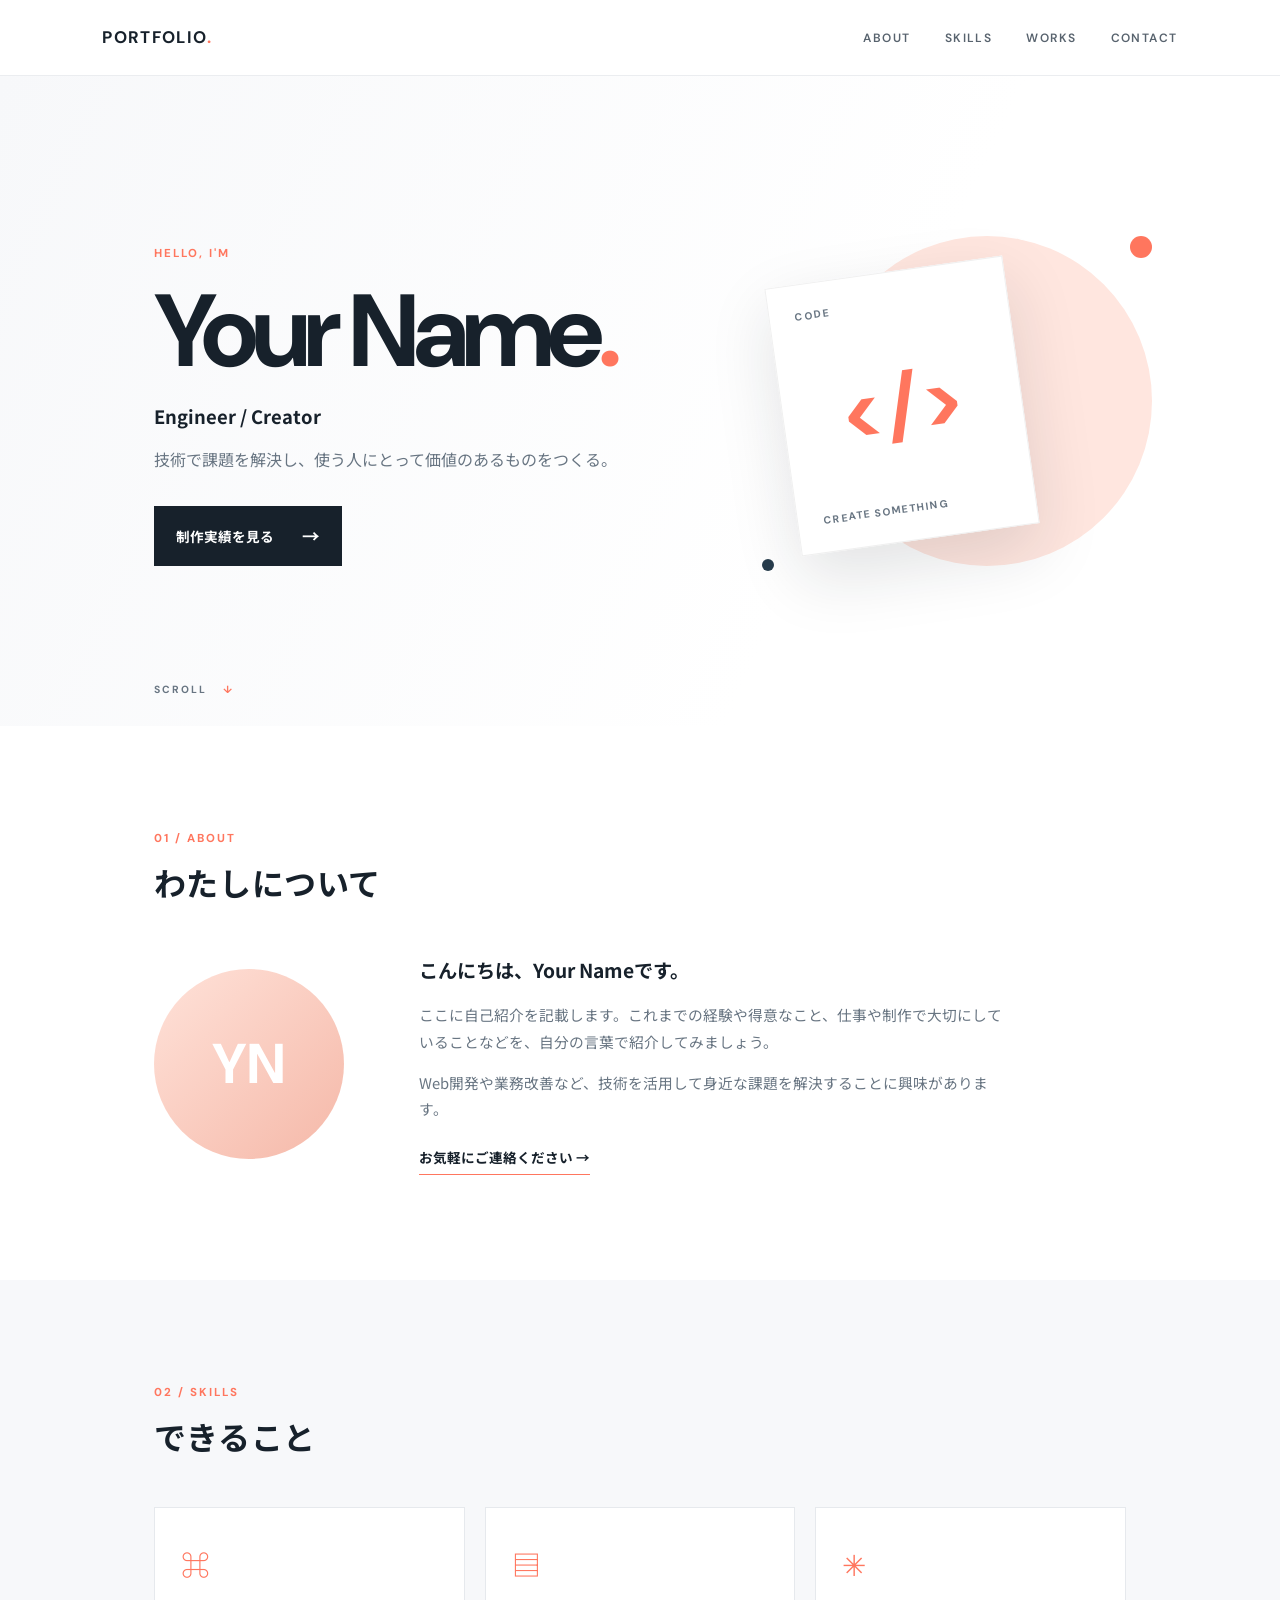
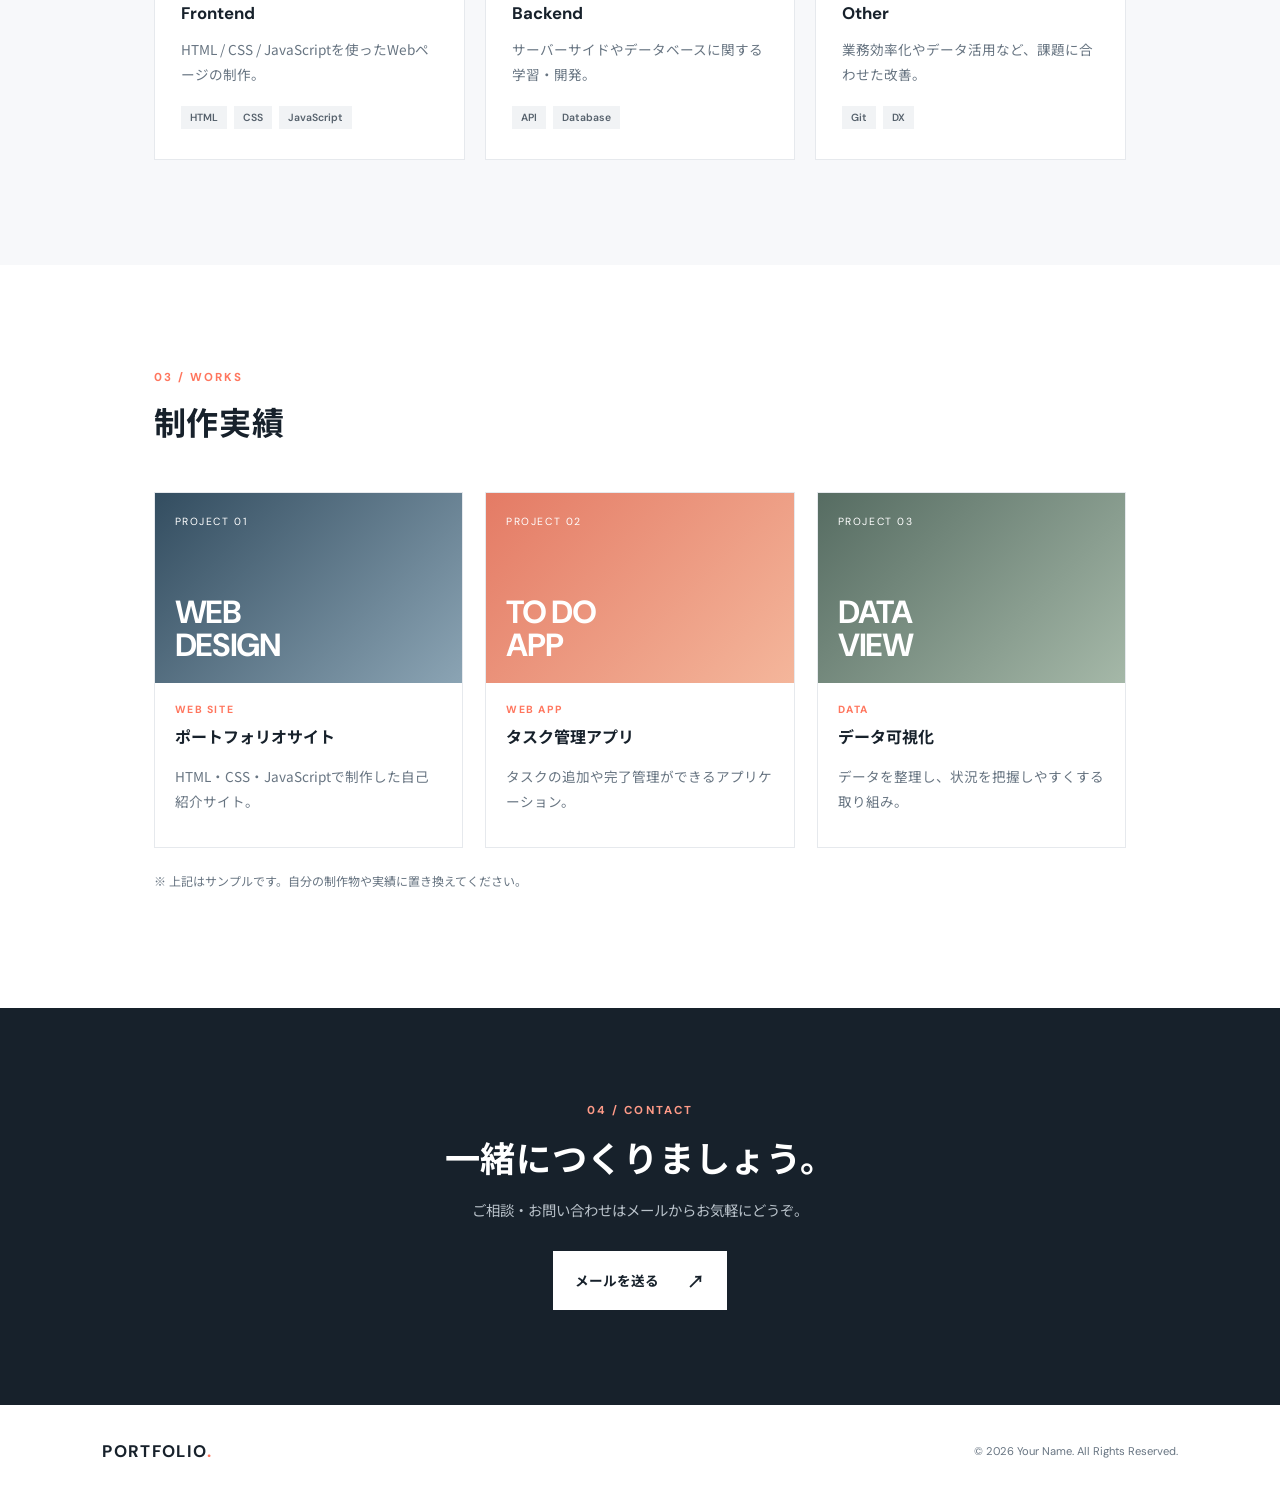
==== MyHomePage/index.html @ e2a87b65 "私のホームページ" ====
<!DOCTYPE html>
<html lang="ja">
<head>
  <meta charset="UTF-8">
  <meta name="viewport" content="width=device-width, initial-scale=1.0">
  <meta name="description" content="プロフィール、スキル、制作実績を紹介するポートフォリオサイトです。">
  <title>Portfolio | Your Name</title>
  <link rel="preconnect" href="https://fonts.googleapis.com">
  <link rel="preconnect" href="https://fonts.gstatic.com" crossorigin>
  <link href="https://fonts.googleapis.com/css2?family=Noto+Sans+JP:wght@400;500;700&display=swap" rel="stylesheet">
  <link rel="stylesheet" href="style.css">
  <script src="script.js" defer></script>
</head>
<body>
  <header class="site-header">
    <a class="logo" href="#home">PORTFOLIO<span>.</span></a>
    <button class="menu-toggle" aria-label="メニューを開く" aria-expanded="false">☰</button>
    <nav class="nav" aria-label="メインナビゲーション">
      <a href="#about">ABOUT</a>
      <a href="#skills">SKILLS</a>
      <a href="#works">WORKS</a>
      <a href="#contact">CONTACT</a>
    </nav>
  </header>

  <main>
    <section class="hero" id="home">
      <div class="hero-content">
        <p class="eyebrow">HELLO, I'M</p>
        <h1>Your Name<span>.</span></h1>
        <p class="hero-lead">Engineer / Creator</p>
        <p class="hero-description">技術で課題を解決し、使う人にとって価値のあるものをつくる。</p>
        <a class="button" href="#works">制作実績を見る <span>→</span></a>
      </div>
      <div class="hero-art" aria-hidden="true">
        <div class="art-circle"></div>
        <div class="art-card"><span>CODE</span><strong>&lt;/&gt;</strong><small>CREATE SOMETHING</small></div>
        <div class="art-dot dot-one"></div><div class="art-dot dot-two"></div>
      </div>
      <a class="scroll-cue" href="#about">SCROLL <span>↓</span></a>
    </section>

    <section class="section about" id="about">
      <div class="section-heading"><p class="eyebrow">01 / ABOUT</p><h2>わたしについて</h2></div>
      <div class="about-body">
        <div class="avatar">YN</div>
        <div>
          <h3>こんにちは、Your Nameです。</h3>
          <p>ここに自己紹介を記載します。これまでの経験や得意なこと、仕事や制作で大切にしていることなどを、自分の言葉で紹介してみましょう。</p>
          <p>Web開発や業務改善など、技術を活用して身近な課題を解決することに興味があります。</p>
          <a class="text-link" href="#contact">お気軽にご連絡ください →</a>
        </div>
      </div>
    </section>

    <section class="section skills" id="skills">
      <div class="section-heading"><p class="eyebrow">02 / SKILLS</p><h2>できること</h2></div>
      <div class="skill-grid">
        <article class="skill-card"><div class="skill-icon">⌘</div><h3>Frontend</h3><p>HTML / CSS / JavaScriptを使ったWebページの制作。</p><div class="tags"><span>HTML</span><span>CSS</span><span>JavaScript</span></div></article>
        <article class="skill-card"><div class="skill-icon">▤</div><h3>Backend</h3><p>サーバーサイドやデータベースに関する学習・開発。</p><div class="tags"><span>API</span><span>Database</span></div></article>
        <article class="skill-card"><div class="skill-icon">✳</div><h3>Other</h3><p>業務効率化やデータ活用など、課題に合わせた改善。</p><div class="tags"><span>Git</span><span>DX</span></div></article>
      </div>
    </section>

    <section class="section works" id="works">
      <div class="section-heading"><p class="eyebrow">03 / WORKS</p><h2>制作実績</h2></div>
      <div class="work-grid">
        <article class="work-card"><div class="work-visual visual-one"><span>PROJECT 01</span><strong>WEB<br>DESIGN</strong></div><div class="work-info"><p class="work-type">WEB SITE</p><h3>ポートフォリオサイト</h3><p>HTML・CSS・JavaScriptで制作した自己紹介サイト。</p></div></article>
        <article class="work-card"><div class="work-visual visual-two"><span>PROJECT 02</span><strong>TO DO<br>APP</strong></div><div class="work-info"><p class="work-type">WEB APP</p><h3>タスク管理アプリ</h3><p>タスクの追加や完了管理ができるアプリケーション。</p></div></article>
        <article class="work-card"><div class="work-visual visual-three"><span>PROJECT 03</span><strong>DATA<br>VIEW</strong></div><div class="work-info"><p class="work-type">DATA</p><h3>データ可視化</h3><p>データを整理し、状況を把握しやすくする取り組み。</p></div></article>
      </div>
      <p class="hint">※ 上記はサンプルです。自分の制作物や実績に置き換えてください。</p>
    </section>

    <section class="contact" id="contact">
      <p class="eyebrow">04 / CONTACT</p><h2>一緒につくりましょう。</h2>
      <p>ご相談・お問い合わせはメールからお気軽にどうぞ。</p>
      <a class="button button-light" href="mailto:your.email@example.com">メールを送る <span>↗</span></a>
    </section>
  </main>

  <footer><a class="logo" href="#home">PORTFOLIO<span>.</span></a><p>© <span id="year"></span> Your Name. All Rights Reserved.</p></footer>
</body>
</html>
---- MyHomePage/style.css ----
@import url('https://fonts.googleapis.com/css2?family=DM+Sans:wght@400;500;600;700&display=swap');
:root{--ink:#17212b;--muted:#687582;--accent:#ff765e;--paper:#f7f8fa;--line:#e6e9ed}
*{box-sizing:border-box}
html{scroll-behavior:smooth;scroll-padding-top:90px}
body{margin:0;font-family:'Noto Sans JP','DM Sans',sans-serif;color:var(--ink);background:#fff;line-height:1.8}
a{color:inherit;text-decoration:none}
.site-header{height:76px;padding:0 8%;display:flex;align-items:center;justify-content:space-between;background:rgba(255,255,255,.94);position:sticky;top:0;z-index:10;border-bottom:1px solid rgba(230,233,237,.8);backdrop-filter:blur(12px)}
.logo{font-family:'DM Sans',sans-serif;font-weight:700;letter-spacing:.08em;font-size:1.05rem}.logo span,.hero h1 span{color:var(--accent)}
.nav{display:flex;gap:34px}.nav a{font:600 .75rem 'DM Sans',sans-serif;letter-spacing:.12em;color:#58636e;transition:color .2s}.nav a:hover{color:var(--accent)}
.menu-toggle{display:none;border:0;background:none;font-size:1.5rem;cursor:pointer}
.hero{min-height:650px;padding:100px 12% 90px;display:flex;align-items:center;position:relative;overflow:hidden;background:linear-gradient(115deg,#f7f8fa 0%,#fff 65%)}
.hero-content{max-width:560px;position:relative;z-index:1}.eyebrow{font:700 .72rem 'DM Sans',sans-serif;letter-spacing:.18em;color:var(--accent);margin:0 0 14px}
.hero h1{font:700 clamp(3.5rem,8vw,6.5rem)/1.1 'DM Sans',sans-serif;letter-spacing:-.06em;margin:0 0 12px}.hero-lead{font-weight:700;font-size:1.15rem;margin:0 0 12px}.hero-description{color:var(--muted);margin:0 0 32px}
.button{display:inline-flex;gap:28px;align-items:center;background:var(--ink);color:white;padding:14px 22px;font-size:.85rem;font-weight:700;transition:transform .2s,background .2s}.button:hover{transform:translateY(-3px);background:var(--accent)}.button span{font-size:1.1rem}
.hero-art{position:absolute;right:10%;top:50%;transform:translateY(-50%);width:390px;height:390px}.art-circle{position:absolute;width:330px;height:330px;border-radius:50%;background:#ffe6df;right:0;top:30px}.art-card{position:absolute;width:240px;height:270px;background:#fff;box-shadow:0 25px 65px #17212b20;left:20px;top:65px;padding:25px;display:flex;flex-direction:column;justify-content:space-between;transform:rotate(-8deg);border:1px solid #f0f0f0}.art-card span,.art-card small{font:700 .65rem 'DM Sans',sans-serif;letter-spacing:.15em;color:var(--muted)}.art-card strong{font:700 5rem 'DM Sans',sans-serif;color:var(--accent);text-align:center}.art-dot{position:absolute;border-radius:50%;background:var(--accent)}.dot-one{width:22px;height:22px;right:0;top:30px}.dot-two{width:12px;height:12px;left:0;bottom:25px;background:#263b4b}
.scroll-cue{position:absolute;bottom:30px;left:12%;font:700 .65rem 'DM Sans',sans-serif;letter-spacing:.2em;color:var(--muted)}.scroll-cue span{margin-left:12px;color:var(--accent)}
.section{padding:105px 12%;}.section-heading{margin-bottom:48px}.section-heading h2,.contact h2{font-size:2rem;line-height:1.4;margin:0;letter-spacing:.02em}
.about{background:#fff}.about-body{display:grid;grid-template-columns:210px 1fr;gap:55px;align-items:center;max-width:850px}.avatar{width:190px;height:190px;border-radius:50%;background:linear-gradient(135deg,#ffe2d9,#f5b8a8);display:grid;place-items:center;color:#fff;font:700 3.5rem 'DM Sans',sans-serif}.about-body h3{font-size:1.2rem;margin:0 0 14px}.about-body p{color:var(--muted);font-size:.92rem}.text-link{display:inline-block;margin-top:8px;font-size:.85rem;font-weight:700;border-bottom:1px solid var(--accent);padding-bottom:4px}
.skills{background:var(--paper)}.skill-grid{display:grid;grid-template-columns:repeat(3,1fr);gap:20px}.skill-card{background:#fff;padding:30px 26px;border:1px solid var(--line);transition:transform .2s,box-shadow .2s}.skill-card:hover,.work-card:hover{transform:translateY(-5px);box-shadow:0 18px 35px #17212b0d}.skill-icon{font-size:1.8rem;color:var(--accent)}.skill-card h3{font:700 1.05rem 'DM Sans',sans-serif;margin:12px 0}.skill-card p,.work-info>p:last-child{font-size:.85rem;color:var(--muted)}.tags{display:flex;gap:7px;flex-wrap:wrap;margin-top:20px}.tags span{font:600 .65rem 'DM Sans',sans-serif;background:#f1f3f5;padding:5px 9px;color:#56616c}
.work-grid{display:grid;grid-template-columns:repeat(3,1fr);gap:22px}.work-card{border:1px solid var(--line);transition:transform .2s,box-shadow .2s}.work-visual{height:190px;padding:20px;display:flex;flex-direction:column;justify-content:space-between;color:white;font-family:'DM Sans',sans-serif}.work-visual span{font-size:.65rem;letter-spacing:.15em}.work-visual strong{font-size:2rem;line-height:1.05;letter-spacing:-.04em}.visual-one{background:linear-gradient(135deg,#334d60,#8ba4b4)}.visual-two{background:linear-gradient(135deg,#e47b65,#f4b69b)}.visual-three{background:linear-gradient(135deg,#566c62,#a5b8a8)}.work-info{padding:20px}.work-type{font:700 .65rem 'DM Sans',sans-serif;letter-spacing:.15em;color:var(--accent);margin:0 0 6px}.work-info h3{font-size:1rem;margin:0}.hint{font-size:.75rem;color:var(--muted);margin-top:22px}
.contact{padding:95px 12%;background:var(--ink);color:#fff;text-align:center}.contact .eyebrow{color:#ff9b88}.contact h2{font-size:2.2rem}.contact>p:not(.eyebrow){color:#b9c2ca;margin:15px 0 28px;font-size:.9rem}.button-light{background:#fff;color:var(--ink)}.button-light:hover{background:var(--accent);color:#fff}
footer{padding:28px 8%;display:flex;align-items:center;justify-content:space-between}footer p{font: .7rem 'DM Sans',sans-serif;color:var(--muted)}
@media(max-width:850px){.hero{padding-left:8%;min-height:600px}.hero-art{right:-80px;opacity:.45}.scroll-cue{left:8%}.section{padding:80px 8%}.skill-grid,.work-grid{grid-template-columns:1fr 1fr}}
@media(max-width:600px){.site-header{height:66px;padding:0 6%}.menu-toggle{display:block}.nav{display:none;position:absolute;top:65px;left:0;right:0;background:#fff;padding:20px 6%;flex-direction:column;gap:18px;border-bottom:1px solid var(--line)}.nav.open{display:flex}.hero{min-height:610px;padding:85px 7% 100px;align-items:flex-start}.hero-art{width:260px;height:260px;right:-95px;top:70%;opacity:.25}.art-circle{width:230px;height:230px}.art-card{width:170px;height:190px;left:0;top:35px;padding:18px}.art-card strong{font-size:3.5rem}.hero h1{font-size:3.5rem}.scroll-cue{left:7%}.section{padding:72px 7%}.section-heading{margin-bottom:32px}.section-heading h2{font-size:1.65rem}.about-body{grid-template-columns:1fr;gap:25px}.avatar{width:130px;height:130px;font-size:2.5rem}.skill-grid,.work-grid{grid-template-columns:1fr}.skill-card{padding:25px}.work-visual{height:175px}.contact{padding:75px 7%}.contact h2{font-size:1.7rem}footer{padding:25px 6%;gap:12px;flex-direction:column}}
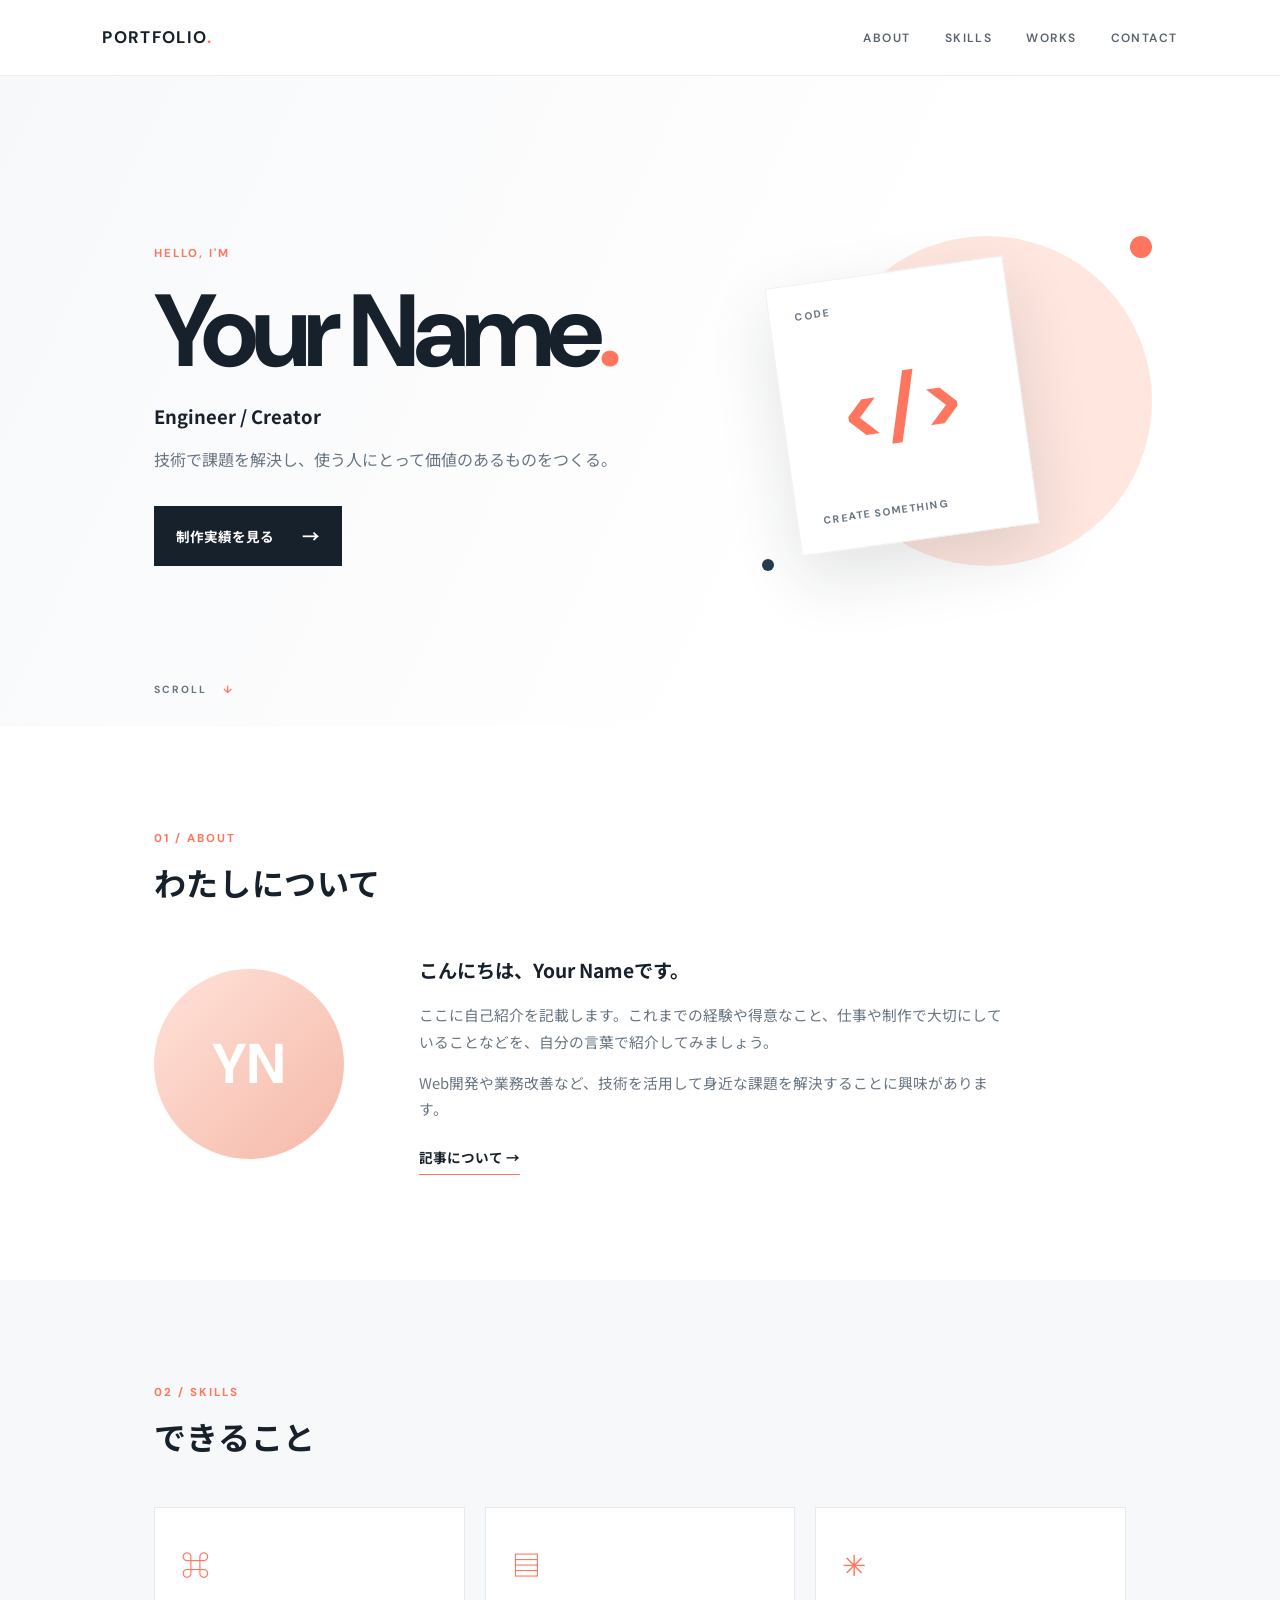
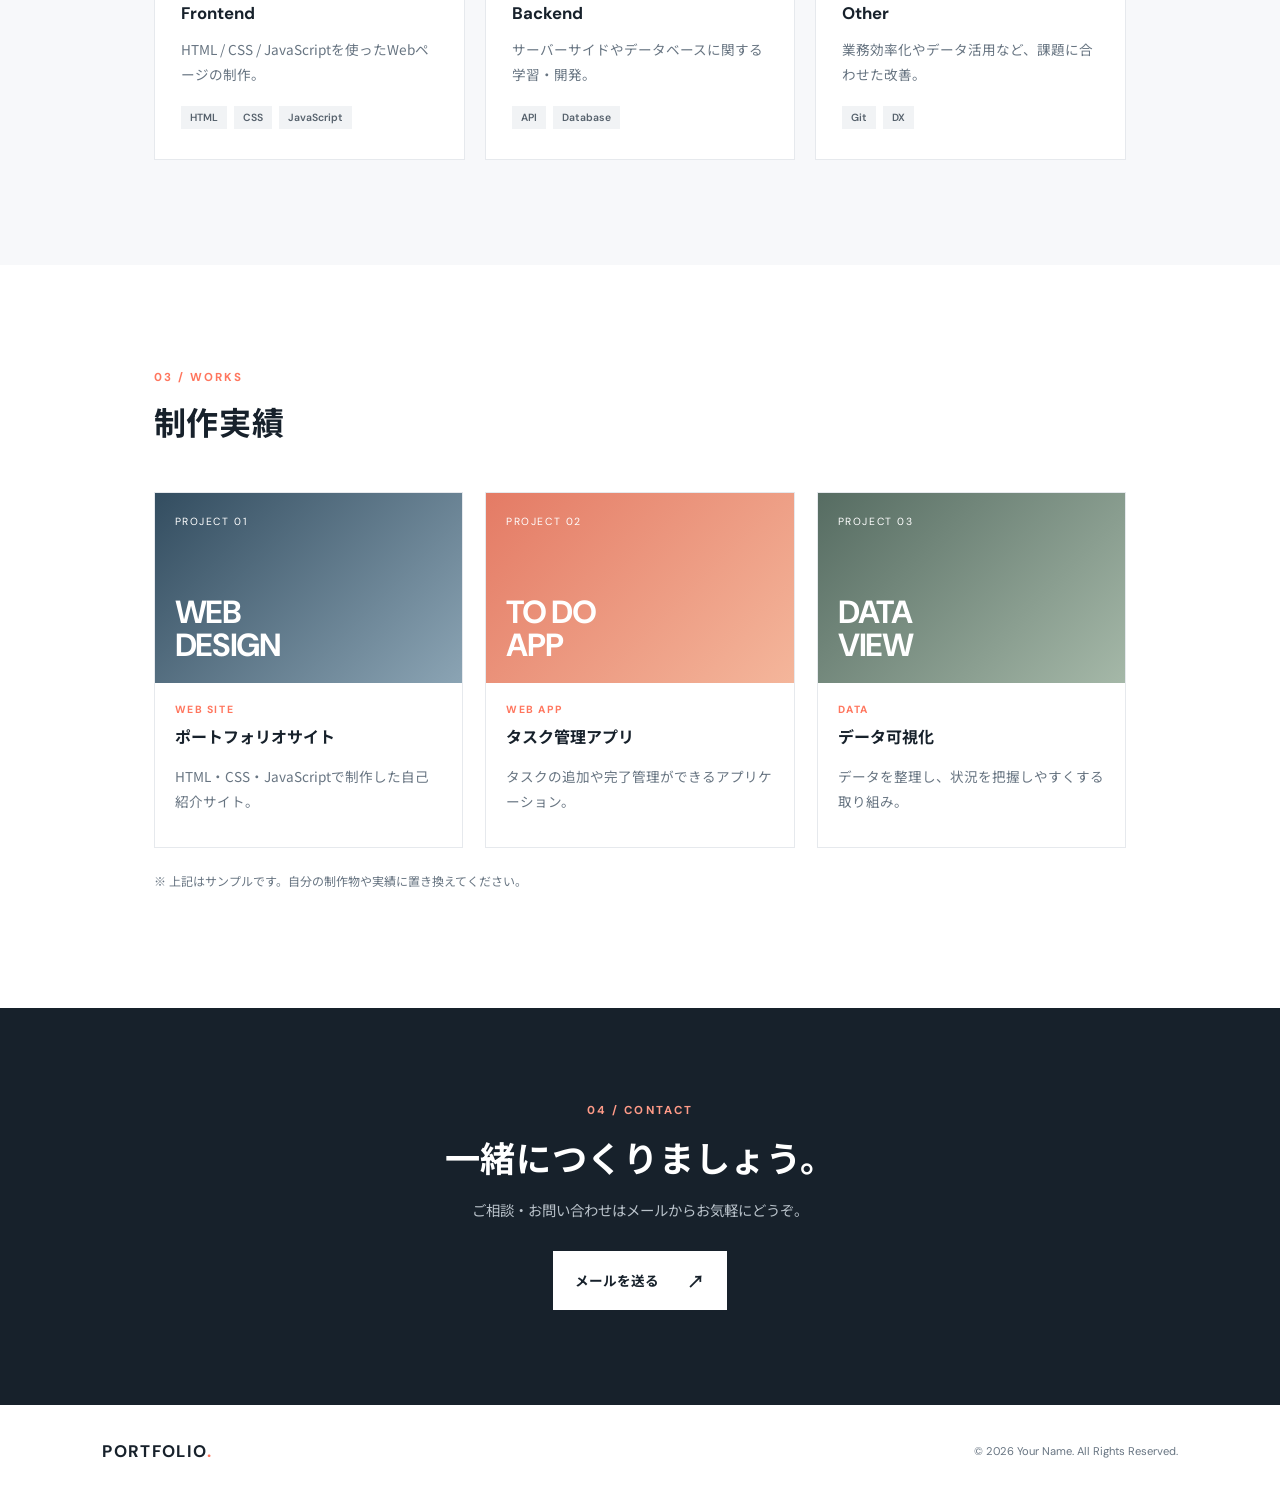
==== commit 555585ba: "追加" ====
--- a/MyHomePage/index.html
+++ b/MyHomePage/index.html
@@ -8,7 +8,7 @@
   <link rel="preconnect" href="https://fonts.googleapis.com">
   <link rel="preconnect" href="https://fonts.gstatic.com" crossorigin>
   <link href="https://fonts.googleapis.com/css2?family=Noto+Sans+JP:wght@400;500;700&display=swap" rel="stylesheet">
-  <link rel="stylesheet" href="style.css">
+  <link rel="stylesheet" href="css/style.css">
   <script src="script.js" defer></script>
 </head>
 <body>
@@ -48,7 +48,7 @@
           <h3>こんにちは、Your Nameです。</h3>
           <p>ここに自己紹介を記載します。これまでの経験や得意なこと、仕事や制作で大切にしていることなどを、自分の言葉で紹介してみましょう。</p>
           <p>Web開発や業務改善など、技術を活用して身近な課題を解決することに興味があります。</p>
-          <a class="text-link" href="#contact">お気軽にご連絡ください →</a>
+          <a class="text-link" href="about.html">記事について →</a>
         </div>
       </div>
     </section>
--- a/MyHomePage/css/style.css
+++ b/MyHomePage/css/style.css
@@ -0,0 +1,24 @@
+@import url('https://fonts.googleapis.com/css2?family=DM+Sans:wght@400;500;600;700&display=swap');
+:root{--ink:#17212b;--muted:#687582;--accent:#ff765e;--paper:#f7f8fa;--line:#e6e9ed}
+*{box-sizing:border-box}
+html{scroll-behavior:smooth;scroll-padding-top:90px}
+body{margin:0;font-family:'Noto Sans JP','DM Sans',sans-serif;color:var(--ink);background:#fff;line-height:1.8}
+a{color:inherit;text-decoration:none}
+.site-header{height:76px;padding:0 8%;display:flex;align-items:center;justify-content:space-between;background:rgba(255,255,255,.94);position:sticky;top:0;z-index:10;border-bottom:1px solid rgba(230,233,237,.8);backdrop-filter:blur(12px)}
+.logo{font-family:'DM Sans',sans-serif;font-weight:700;letter-spacing:.08em;font-size:1.05rem}.logo span,.hero h1 span{color:var(--accent)}
+.nav{display:flex;gap:34px}.nav a{font:600 .75rem 'DM Sans',sans-serif;letter-spacing:.12em;color:#58636e;transition:color .2s}.nav a:hover{color:var(--accent)}
+.menu-toggle{display:none;border:0;background:none;font-size:1.5rem;cursor:pointer}
+.hero{min-height:650px;padding:100px 12% 90px;display:flex;align-items:center;position:relative;overflow:hidden;background:linear-gradient(115deg,#f7f8fa 0%,#fff 65%)}
+.hero-content{max-width:560px;position:relative;z-index:1}.eyebrow{font:700 .72rem 'DM Sans',sans-serif;letter-spacing:.18em;color:var(--accent);margin:0 0 14px}
+.hero h1{font:700 clamp(3.5rem,8vw,6.5rem)/1.1 'DM Sans',sans-serif;letter-spacing:-.06em;margin:0 0 12px}.hero-lead{font-weight:700;font-size:1.15rem;margin:0 0 12px}.hero-description{color:var(--muted);margin:0 0 32px}
+.button{display:inline-flex;gap:28px;align-items:center;background:var(--ink);color:white;padding:14px 22px;font-size:.85rem;font-weight:700;transition:transform .2s,background .2s}.button:hover{transform:translateY(-3px);background:var(--accent)}.button span{font-size:1.1rem}
+.hero-art{position:absolute;right:10%;top:50%;transform:translateY(-50%);width:390px;height:390px}.art-circle{position:absolute;width:330px;height:330px;border-radius:50%;background:#ffe6df;right:0;top:30px}.art-card{position:absolute;width:240px;height:270px;background:#fff;box-shadow:0 25px 65px #17212b20;left:20px;top:65px;padding:25px;display:flex;flex-direction:column;justify-content:space-between;transform:rotate(-8deg);border:1px solid #f0f0f0}.art-card span,.art-card small{font:700 .65rem 'DM Sans',sans-serif;letter-spacing:.15em;color:var(--muted)}.art-card strong{font:700 5rem 'DM Sans',sans-serif;color:var(--accent);text-align:center}.art-dot{position:absolute;border-radius:50%;background:var(--accent)}.dot-one{width:22px;height:22px;right:0;top:30px}.dot-two{width:12px;height:12px;left:0;bottom:25px;background:#263b4b}
+.scroll-cue{position:absolute;bottom:30px;left:12%;font:700 .65rem 'DM Sans',sans-serif;letter-spacing:.2em;color:var(--muted)}.scroll-cue span{margin-left:12px;color:var(--accent)}
+.section{padding:105px 12%;}.section-heading{margin-bottom:48px}.section-heading h2,.contact h2{font-size:2rem;line-height:1.4;margin:0;letter-spacing:.02em}
+.about{background:#fff}.about-body{display:grid;grid-template-columns:210px 1fr;gap:55px;align-items:center;max-width:850px}.avatar{width:190px;height:190px;border-radius:50%;background:linear-gradient(135deg,#ffe2d9,#f5b8a8);display:grid;place-items:center;color:#fff;font:700 3.5rem 'DM Sans',sans-serif}.about-body h3{font-size:1.2rem;margin:0 0 14px}.about-body p{color:var(--muted);font-size:.92rem}.text-link{display:inline-block;margin-top:8px;font-size:.85rem;font-weight:700;border-bottom:1px solid var(--accent);padding-bottom:4px}
+.skills{background:var(--paper)}.skill-grid{display:grid;grid-template-columns:repeat(3,1fr);gap:20px}.skill-card{background:#fff;padding:30px 26px;border:1px solid var(--line);transition:transform .2s,box-shadow .2s}.skill-card:hover,.work-card:hover{transform:translateY(-5px);box-shadow:0 18px 35px #17212b0d}.skill-icon{font-size:1.8rem;color:var(--accent)}.skill-card h3{font:700 1.05rem 'DM Sans',sans-serif;margin:12px 0}.skill-card p,.work-info>p:last-child{font-size:.85rem;color:var(--muted)}.tags{display:flex;gap:7px;flex-wrap:wrap;margin-top:20px}.tags span{font:600 .65rem 'DM Sans',sans-serif;background:#f1f3f5;padding:5px 9px;color:#56616c}
+.work-grid{display:grid;grid-template-columns:repeat(3,1fr);gap:22px}.work-card{border:1px solid var(--line);transition:transform .2s,box-shadow .2s}.work-visual{height:190px;padding:20px;display:flex;flex-direction:column;justify-content:space-between;color:white;font-family:'DM Sans',sans-serif}.work-visual span{font-size:.65rem;letter-spacing:.15em}.work-visual strong{font-size:2rem;line-height:1.05;letter-spacing:-.04em}.visual-one{background:linear-gradient(135deg,#334d60,#8ba4b4)}.visual-two{background:linear-gradient(135deg,#e47b65,#f4b69b)}.visual-three{background:linear-gradient(135deg,#566c62,#a5b8a8)}.work-info{padding:20px}.work-type{font:700 .65rem 'DM Sans',sans-serif;letter-spacing:.15em;color:var(--accent);margin:0 0 6px}.work-info h3{font-size:1rem;margin:0}.hint{font-size:.75rem;color:var(--muted);margin-top:22px}
+.contact{padding:95px 12%;background:var(--ink);color:#fff;text-align:center}.contact .eyebrow{color:#ff9b88}.contact h2{font-size:2.2rem}.contact>p:not(.eyebrow){color:#b9c2ca;margin:15px 0 28px;font-size:.9rem}.button-light{background:#fff;color:var(--ink)}.button-light:hover{background:var(--accent);color:#fff}
+footer{padding:28px 8%;display:flex;align-items:center;justify-content:space-between}footer p{font: .7rem 'DM Sans',sans-serif;color:var(--muted)}
+@media(max-width:850px){.hero{padding-left:8%;min-height:600px}.hero-art{right:-80px;opacity:.45}.scroll-cue{left:8%}.section{padding:80px 8%}.skill-grid,.work-grid{grid-template-columns:1fr 1fr}}
+@media(max-width:600px){.site-header{height:66px;padding:0 6%}.menu-toggle{display:block}.nav{display:none;position:absolute;top:65px;left:0;right:0;background:#fff;padding:20px 6%;flex-direction:column;gap:18px;border-bottom:1px solid var(--line)}.nav.open{display:flex}.hero{min-height:610px;padding:85px 7% 100px;align-items:flex-start}.hero-art{width:260px;height:260px;right:-95px;top:70%;opacity:.25}.art-circle{width:230px;height:230px}.art-card{width:170px;height:190px;left:0;top:35px;padding:18px}.art-card strong{font-size:3.5rem}.hero h1{font-size:3.5rem}.scroll-cue{left:7%}.section{padding:72px 7%}.section-heading{margin-bottom:32px}.section-heading h2{font-size:1.65rem}.about-body{grid-template-columns:1fr;gap:25px}.avatar{width:130px;height:130px;font-size:2.5rem}.skill-grid,.work-grid{grid-template-columns:1fr}.skill-card{padding:25px}.work-visual{height:175px}.contact{padding:75px 7%}.contact h2{font-size:1.7rem}footer{padding:25px 6%;gap:12px;flex-direction:column}}
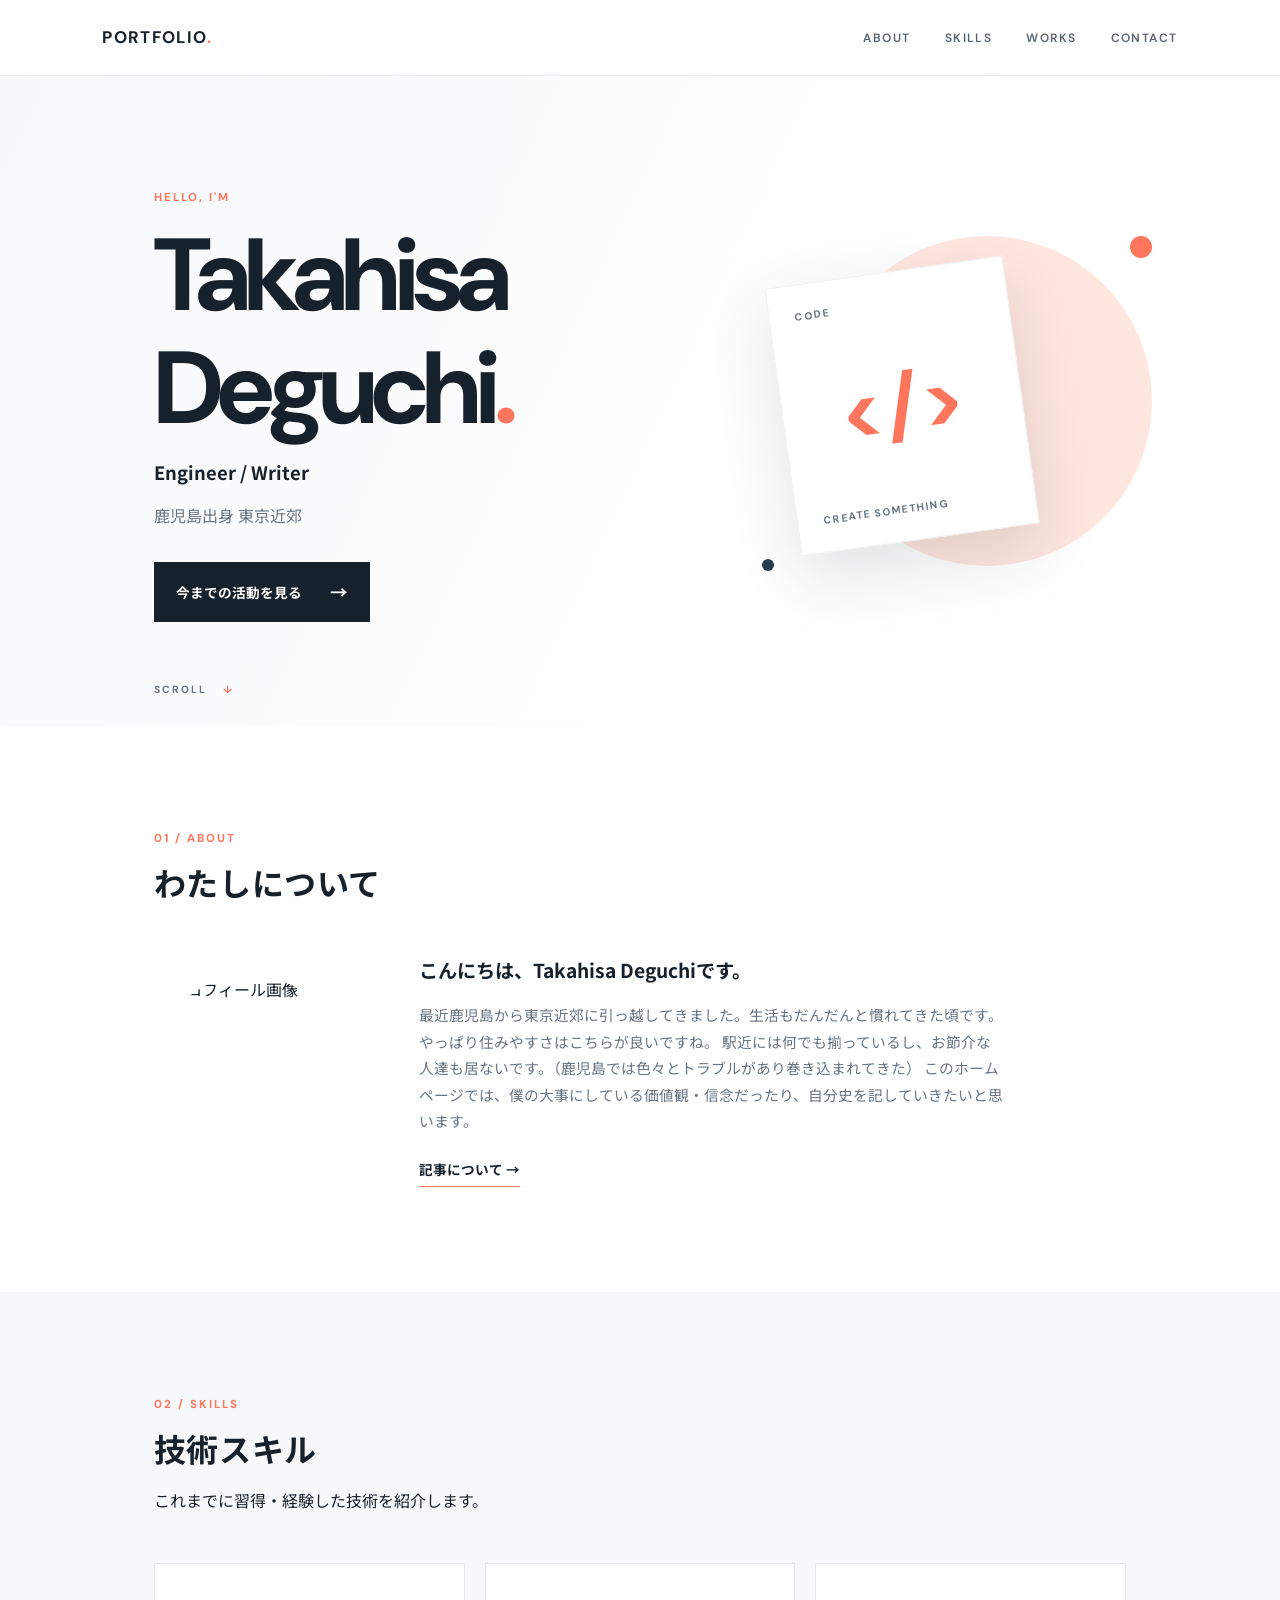
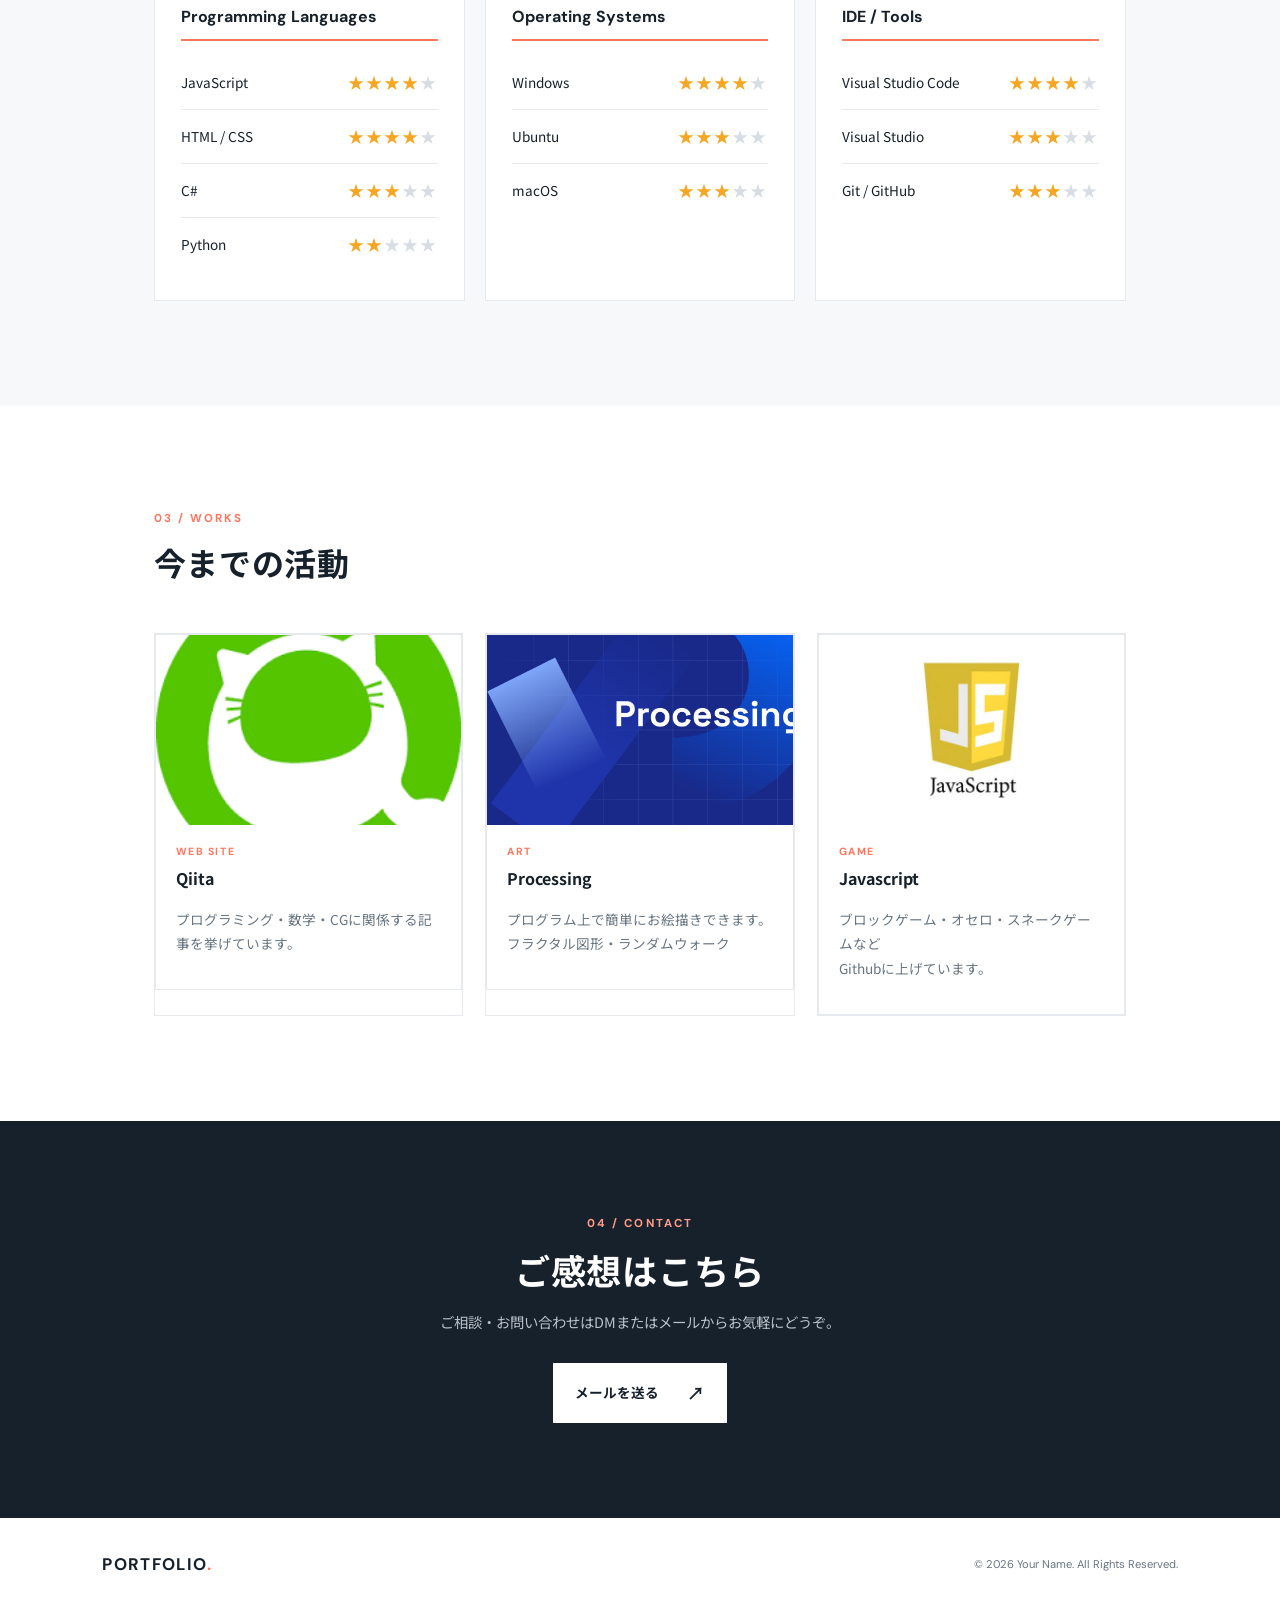
==== commit 82b17d80: "202601114追加" ====
--- a/MyHomePage/index.html
+++ b/MyHomePage/index.html
@@ -4,7 +4,7 @@
   <meta charset="UTF-8">
   <meta name="viewport" content="width=device-width, initial-scale=1.0">
   <meta name="description" content="プロフィール、スキル、制作実績を紹介するポートフォリオサイトです。">
-  <title>Portfolio | Your Name</title>
+  <title>Portfolio | Takahisa Deguchi</title>
   <link rel="preconnect" href="https://fonts.googleapis.com">
   <link rel="preconnect" href="https://fonts.gstatic.com" crossorigin>
   <link href="https://fonts.googleapis.com/css2?family=Noto+Sans+JP:wght@400;500;700&display=swap" rel="stylesheet">
@@ -27,10 +27,10 @@
     <section class="hero" id="home">
       <div class="hero-content">
         <p class="eyebrow">HELLO, I'M</p>
-        <h1>Your Name<span>.</span></h1>
-        <p class="hero-lead">Engineer / Creator</p>
-        <p class="hero-description">技術で課題を解決し、使う人にとって価値のあるものをつくる。</p>
-        <a class="button" href="#works">制作実績を見る <span>→</span></a>
+        <h1>Takahisa Deguchi<span>.</span></h1>
+        <p class="hero-lead">Engineer / Writer</p>
+        <p class="hero-description">鹿児島出身 東京近郊</p>
+        <a class="button" href="#works">今までの活動を見る <span>→</span></a>
       </div>
       <div class="hero-art" aria-hidden="true">
         <div class="art-circle"></div>
@@ -43,39 +43,106 @@
     <section class="section about" id="about">
       <div class="section-heading"><p class="eyebrow">01 / ABOUT</p><h2>わたしについて</h2></div>
       <div class="about-body">
-        <div class="avatar">YN</div>
+        <div class="avatar">
+          <img src="images/profile.jpg" alt="プロフィール画像">
+        </div>
         <div>
-          <h3>こんにちは、Your Nameです。</h3>
-          <p>ここに自己紹介を記載します。これまでの経験や得意なこと、仕事や制作で大切にしていることなどを、自分の言葉で紹介してみましょう。</p>
-          <p>Web開発や業務改善など、技術を活用して身近な課題を解決することに興味があります。</p>
+          <h3>こんにちは、Takahisa Deguchiです。</h3>
+          <p>最近鹿児島から東京近郊に引っ越してきました。生活もだんだんと慣れてきた頃です。やっぱり住みやすさはこちらが良いですね。
+            駅近には何でも揃っているし、お節介な人達も居ないです。（鹿児島では色々とトラブルがあり巻き込まれてきた）
+            このホームページでは、僕の大事にしている価値観・信念だったり、自分史を記していきたいと思います。
+
+          </p>
           <a class="text-link" href="about.html">記事について →</a>
         </div>
       </div>
     </section>
 
     <section class="section skills" id="skills">
-      <div class="section-heading"><p class="eyebrow">02 / SKILLS</p><h2>できること</h2></div>
+      <div class="section-heading">
+        <p class="eyebrow">02 / SKILLS</p>
+        <h2>技術スキル</h2>
+        <p>これまでに習得・経験した技術を紹介します。</p>
+      </div>
+    
       <div class="skill-grid">
-        <article class="skill-card"><div class="skill-icon">⌘</div><h3>Frontend</h3><p>HTML / CSS / JavaScriptを使ったWebページの制作。</p><div class="tags"><span>HTML</span><span>CSS</span><span>JavaScript</span></div></article>
-        <article class="skill-card"><div class="skill-icon">▤</div><h3>Backend</h3><p>サーバーサイドやデータベースに関する学習・開発。</p><div class="tags"><span>API</span><span>Database</span></div></article>
-        <article class="skill-card"><div class="skill-icon">✳</div><h3>Other</h3><p>業務効率化やデータ活用など、課題に合わせた改善。</p><div class="tags"><span>Git</span><span>DX</span></div></article>
+    
+        <!-- Programming Languages -->
+        <div class="skill-card">
+          <h3>Programming Languages</h3>
+          <div class="skill-item">
+            <span>JavaScript</span>
+            <span class="stars">★★★★<span>★</span></span>
+          </div>
+          <div class="skill-item">
+            <span>HTML / CSS</span>
+            <span class="stars">★★★★<span>★</span></span>
+          </div>
+          <div class="skill-item">
+            <span>C#</span>
+            <span class="stars">★★★<span>★★</span></span>
+          </div>
+          <div class="skill-item">
+            <span>Python</span>
+            <span class="stars">★★<span>★★★</span></span>
+          </div>
+        </div>
+    
+        <!-- OS -->
+        <div class="skill-card">
+          <h3>Operating Systems</h3>
+          <div class="skill-item">
+            <span>Windows</span>
+            <span class="stars">★★★★<span>★</span></span>
+          </div>
+          <div class="skill-item">
+            <span>Ubuntu</span>
+            <span class="stars">★★★<span>★★</span></span>
+          </div>
+          <div class="skill-item">
+            <span>macOS</span>
+            <span class="stars">★★★<span>★★</span></span>
+          </div>
+        </div>
+    
+        <!-- IDE -->
+        <div class="skill-card">
+          <h3>IDE / Tools</h3>
+          <div class="skill-item">
+            <span>Visual Studio Code</span>
+            <span class="stars">★★★★<span>★</span></span>
+          </div>
+          <div class="skill-item">
+            <span>Visual Studio</span>
+            <span class="stars">★★★<span>★★</span></span>
+          </div>
+          <div class="skill-item">
+            <span>Git / GitHub</span>
+            <span class="stars">★★★<span>★★</span></span>
+          </div>
+        </div>
       </div>
     </section>
 
     <section class="section works" id="works">
-      <div class="section-heading"><p class="eyebrow">03 / WORKS</p><h2>制作実績</h2></div>
+      <div class="section-heading"><p class="eyebrow">03 / WORKS</p><h2>今までの活動</h2></div>
       <div class="work-grid">
-        <article class="work-card"><div class="work-visual visual-one"><span>PROJECT 01</span><strong>WEB<br>DESIGN</strong></div><div class="work-info"><p class="work-type">WEB SITE</p><h3>ポートフォリオサイト</h3><p>HTML・CSS・JavaScriptで制作した自己紹介サイト。</p></div></article>
-        <article class="work-card"><div class="work-visual visual-two"><span>PROJECT 02</span><strong>TO DO<br>APP</strong></div><div class="work-info"><p class="work-type">WEB APP</p><h3>タスク管理アプリ</h3><p>タスクの追加や完了管理ができるアプリケーション。</p></div></article>
-        <article class="work-card"><div class="work-visual visual-three"><span>PROJECT 03</span><strong>DATA<br>VIEW</strong></div><div class="work-info"><p class="work-type">DATA</p><h3>データ可視化</h3><p>データを整理し、状況を把握しやすくする取り組み。</p></div></article>
+        <a href="https://qiita.com/TakaTech9021?page=1" target="_blank" rel="noopener noreferrer" class="work-card">
+          <article class="work-card"><div class="work-visual visual-one"></div><div class="work-info"><p class="work-type">WEB SITE</p><h3>Qiita</h3><p>プログラミング・数学・CGに関係する記事を挙げています。</p></div></article>
+        </a>
+        <a href="https://openprocessing.org/@u330517/#sketches" target="_blank" rel="noopener noreferrer" class="work-card">
+          <article class="work-card"><div class="work-visual visual-two"></div><div class="work-info"><p class="work-type">ART</p><h3>Processing</h3><p>プログラム上で簡単にお絵描きできます。<br>フラクタル図形・ランダムウォーク</br></p></div></article>
+        </a>
+        <a href="https://github.com/TakaTech9021/game" target="_blank" rel="noopener noreferrer" class="work-card">
+          <article class="work-card"><div class="work-visual visual-three"></div><div class="work-info"><p class="work-type">GAME</p><h3>Javascript</h3><p>ブロックゲーム・オセロ・スネークゲームなど<br>Githubに上げています。</br></p></div></article>
+        </a>
       </div>
-      <p class="hint">※ 上記はサンプルです。自分の制作物や実績に置き換えてください。</p>
     </section>
 
     <section class="contact" id="contact">
-      <p class="eyebrow">04 / CONTACT</p><h2>一緒につくりましょう。</h2>
-      <p>ご相談・お問い合わせはメールからお気軽にどうぞ。</p>
-      <a class="button button-light" href="mailto:your.email@example.com">メールを送る <span>↗</span></a>
+      <p class="eyebrow">04 / CONTACT</p><h2>ご感想はこちら</h2>
+      <p>ご相談・お問い合わせはDMまたはメールからお気軽にどうぞ。</p>
+      <a class="button button-light" href="mailto:takafitber.qh802@gmail.com">メールを送る <span>↗</span></a>
     </section>
   </main>
 
--- a/MyHomePage/css/style.css
+++ b/MyHomePage/css/style.css
@@ -15,10 +15,89 @@
 .hero-art{position:absolute;right:10%;top:50%;transform:translateY(-50%);width:390px;height:390px}.art-circle{position:absolute;width:330px;height:330px;border-radius:50%;background:#ffe6df;right:0;top:30px}.art-card{position:absolute;width:240px;height:270px;background:#fff;box-shadow:0 25px 65px #17212b20;left:20px;top:65px;padding:25px;display:flex;flex-direction:column;justify-content:space-between;transform:rotate(-8deg);border:1px solid #f0f0f0}.art-card span,.art-card small{font:700 .65rem 'DM Sans',sans-serif;letter-spacing:.15em;color:var(--muted)}.art-card strong{font:700 5rem 'DM Sans',sans-serif;color:var(--accent);text-align:center}.art-dot{position:absolute;border-radius:50%;background:var(--accent)}.dot-one{width:22px;height:22px;right:0;top:30px}.dot-two{width:12px;height:12px;left:0;bottom:25px;background:#263b4b}
 .scroll-cue{position:absolute;bottom:30px;left:12%;font:700 .65rem 'DM Sans',sans-serif;letter-spacing:.2em;color:var(--muted)}.scroll-cue span{margin-left:12px;color:var(--accent)}
 .section{padding:105px 12%;}.section-heading{margin-bottom:48px}.section-heading h2,.contact h2{font-size:2rem;line-height:1.4;margin:0;letter-spacing:.02em}
-.about{background:#fff}.about-body{display:grid;grid-template-columns:210px 1fr;gap:55px;align-items:center;max-width:850px}.avatar{width:190px;height:190px;border-radius:50%;background:linear-gradient(135deg,#ffe2d9,#f5b8a8);display:grid;place-items:center;color:#fff;font:700 3.5rem 'DM Sans',sans-serif}.about-body h3{font-size:1.2rem;margin:0 0 14px}.about-body p{color:var(--muted);font-size:.92rem}.text-link{display:inline-block;margin-top:8px;font-size:.85rem;font-weight:700;border-bottom:1px solid var(--accent);padding-bottom:4px}
+.about{background:#fff}.about-body{display:grid;grid-template-columns:210px 1fr;gap:55px;align-items:center;max-width:850px}
+.avatar {
+    width: 190px;
+    height: 190px;
+    border-radius: 50%;
+    overflow: hidden;
+    }
+
+.avatar img {
+    width: 100%;
+    height: 100%;
+    object-fit: cover;
+    display: block;
+    }
+.about-body h3{font-size:1.2rem;margin:0 0 14px}.about-body p{color:var(--muted);font-size:.92rem}.text-link{display:inline-block;margin-top:8px;font-size:.85rem;font-weight:700;border-bottom:1px solid var(--accent);padding-bottom:4px}
 .skills{background:var(--paper)}.skill-grid{display:grid;grid-template-columns:repeat(3,1fr);gap:20px}.skill-card{background:#fff;padding:30px 26px;border:1px solid var(--line);transition:transform .2s,box-shadow .2s}.skill-card:hover,.work-card:hover{transform:translateY(-5px);box-shadow:0 18px 35px #17212b0d}.skill-icon{font-size:1.8rem;color:var(--accent)}.skill-card h3{font:700 1.05rem 'DM Sans',sans-serif;margin:12px 0}.skill-card p,.work-info>p:last-child{font-size:.85rem;color:var(--muted)}.tags{display:flex;gap:7px;flex-wrap:wrap;margin-top:20px}.tags span{font:600 .65rem 'DM Sans',sans-serif;background:#f1f3f5;padding:5px 9px;color:#56616c}
-.work-grid{display:grid;grid-template-columns:repeat(3,1fr);gap:22px}.work-card{border:1px solid var(--line);transition:transform .2s,box-shadow .2s}.work-visual{height:190px;padding:20px;display:flex;flex-direction:column;justify-content:space-between;color:white;font-family:'DM Sans',sans-serif}.work-visual span{font-size:.65rem;letter-spacing:.15em}.work-visual strong{font-size:2rem;line-height:1.05;letter-spacing:-.04em}.visual-one{background:linear-gradient(135deg,#334d60,#8ba4b4)}.visual-two{background:linear-gradient(135deg,#e47b65,#f4b69b)}.visual-three{background:linear-gradient(135deg,#566c62,#a5b8a8)}.work-info{padding:20px}.work-type{font:700 .65rem 'DM Sans',sans-serif;letter-spacing:.15em;color:var(--accent);margin:0 0 6px}.work-info h3{font-size:1rem;margin:0}.hint{font-size:.75rem;color:var(--muted);margin-top:22px}
+.work-grid{display:grid;grid-template-columns:repeat(3,1fr);gap:22px}.work-card {
+    display: block;
+    color: inherit;
+    text-decoration: none;
+    border: 1px solid var(--line);
+    transition: transform .2s, box-shadow .2s;
+    cursor: pointer;
+  }
+  .work-visual {
+    height: 190px;
+    padding: 20px;
+    display: flex;
+    flex-direction: column;
+    justify-content: space-between;
+
+    background-size: cover;
+    background-position: center;
+    background-repeat: no-repeat;
+  }
+  .work-visual span,
+  .work-visual strong {
+    position: relative;
+    z-index: 1;
+  }
+  .visual-one {
+    background-image: url("../images/qiita.png");
+  }
+  .visual-two {
+    background-image: url("../images/processing.png");
+  }
+  .visual-three {
+    background-image: url("../images/js.jpg");
+  }
+  .work-info{padding:20px}.work-type{font:700 .65rem 'DM Sans',sans-serif;letter-spacing:.15em;color:var(--accent);margin:0 0 6px}.work-info h3{font-size:1rem;margin:0}.hint{font-size:.75rem;color:var(--muted);margin-top:22px}
 .contact{padding:95px 12%;background:var(--ink);color:#fff;text-align:center}.contact .eyebrow{color:#ff9b88}.contact h2{font-size:2.2rem}.contact>p:not(.eyebrow){color:#b9c2ca;margin:15px 0 28px;font-size:.9rem}.button-light{background:#fff;color:var(--ink)}.button-light:hover{background:var(--accent);color:#fff}
 footer{padding:28px 8%;display:flex;align-items:center;justify-content:space-between}footer p{font: .7rem 'DM Sans',sans-serif;color:var(--muted)}
 @media(max-width:850px){.hero{padding-left:8%;min-height:600px}.hero-art{right:-80px;opacity:.45}.scroll-cue{left:8%}.section{padding:80px 8%}.skill-grid,.work-grid{grid-template-columns:1fr 1fr}}
 @media(max-width:600px){.site-header{height:66px;padding:0 6%}.menu-toggle{display:block}.nav{display:none;position:absolute;top:65px;left:0;right:0;background:#fff;padding:20px 6%;flex-direction:column;gap:18px;border-bottom:1px solid var(--line)}.nav.open{display:flex}.hero{min-height:610px;padding:85px 7% 100px;align-items:flex-start}.hero-art{width:260px;height:260px;right:-95px;top:70%;opacity:.25}.art-circle{width:230px;height:230px}.art-card{width:170px;height:190px;left:0;top:35px;padding:18px}.art-card strong{font-size:3.5rem}.hero h1{font-size:3.5rem}.scroll-cue{left:7%}.section{padding:72px 7%}.section-heading{margin-bottom:32px}.section-heading h2{font-size:1.65rem}.about-body{grid-template-columns:1fr;gap:25px}.avatar{width:130px;height:130px;font-size:2.5rem}.skill-grid,.work-grid{grid-template-columns:1fr}.skill-card{padding:25px}.work-visual{height:175px}.contact{padding:75px 7%}.contact h2{font-size:1.7rem}footer{padding:25px 6%;gap:12px;flex-direction:column}}
+/* スキル評価 */
+.skill-item {
+    display: flex;
+    justify-content: space-between;
+    align-items: center;
+    padding: 12px 0;
+    border-bottom: 1px solid var(--line);
+    font-size: 0.85rem;
+}
+
+.skill-item:last-child {
+    border-bottom: none;
+}
+
+.stars {
+    color: #f5a623;
+    font-size: 1rem;
+    letter-spacing: 2px;
+    white-space: nowrap;
+}
+
+.stars span {
+    color: #d8dde3;
+}
+
+/* スキルカードのタイトル */
+.skill-card h3 {
+    font-size: 1rem;
+    margin-bottom: 15px;
+    padding-bottom: 12px;
+    border-bottom: 2px solid var(--accent);
+}
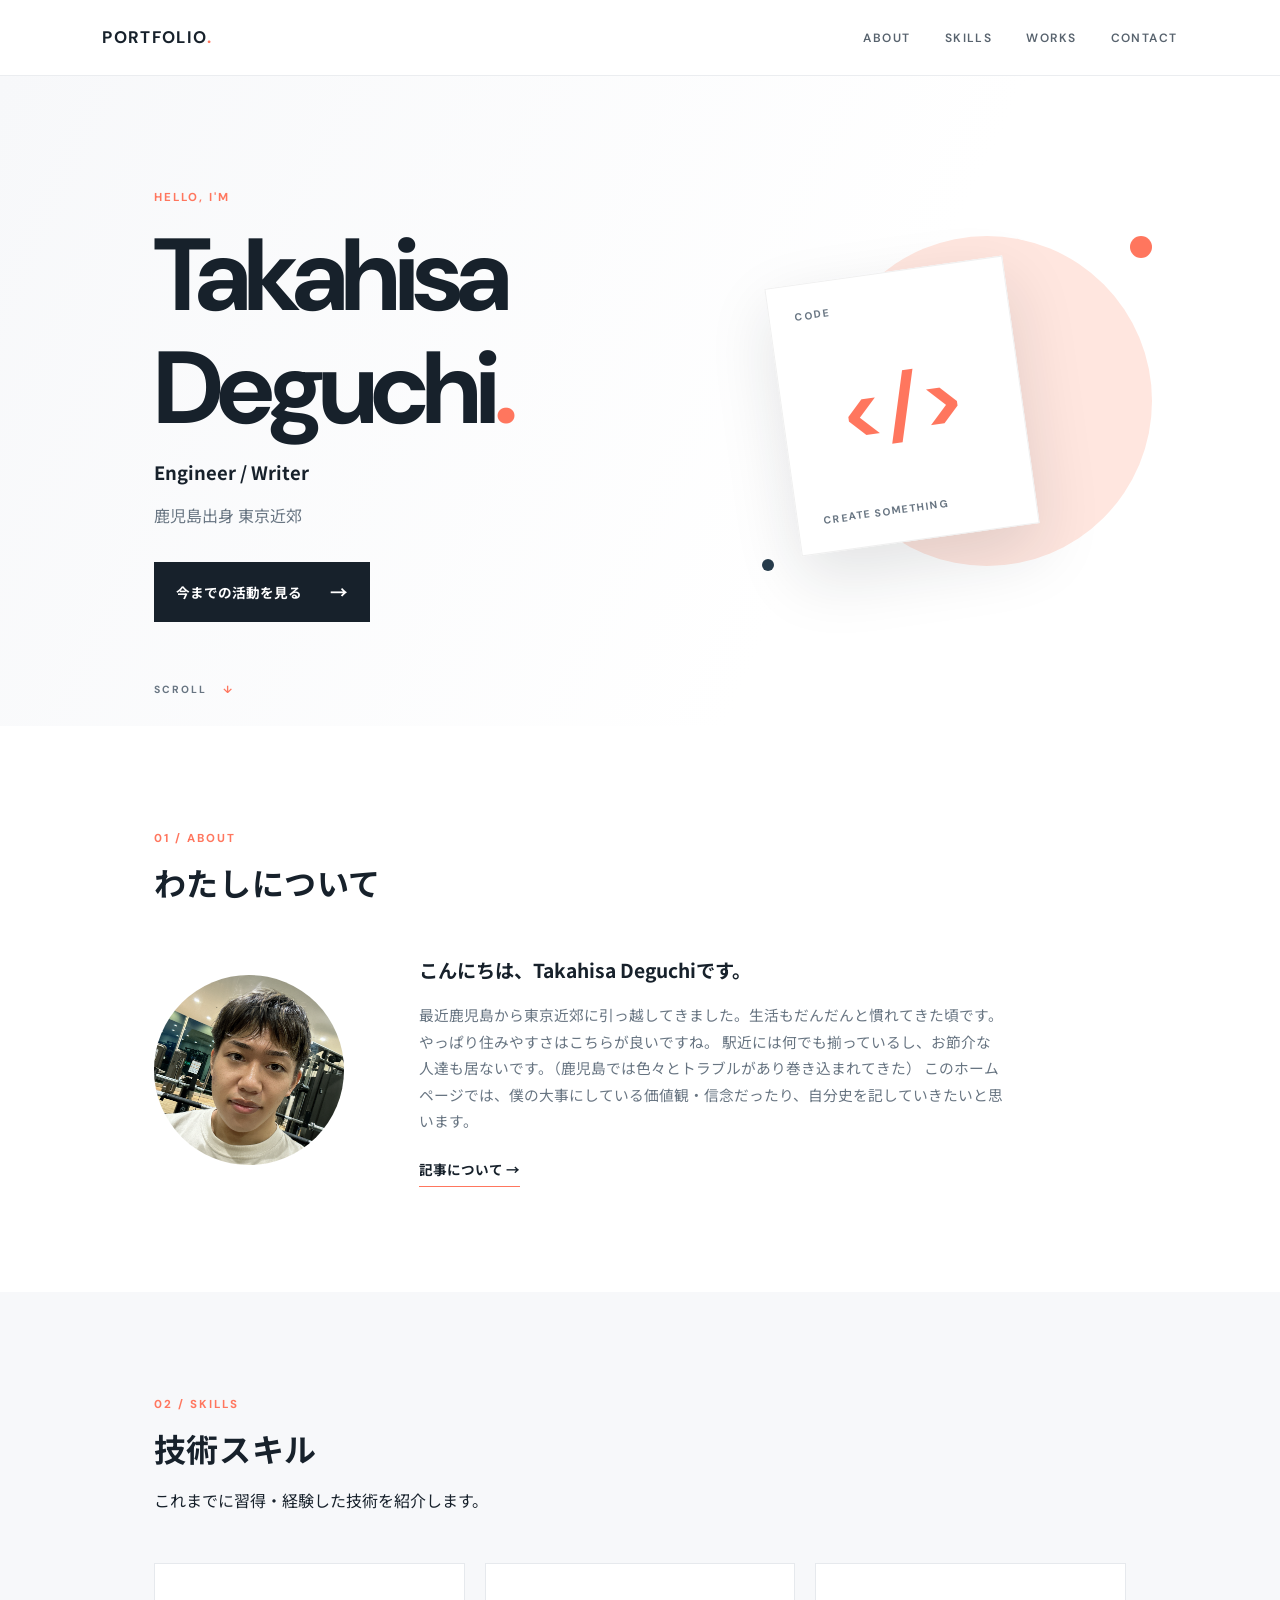
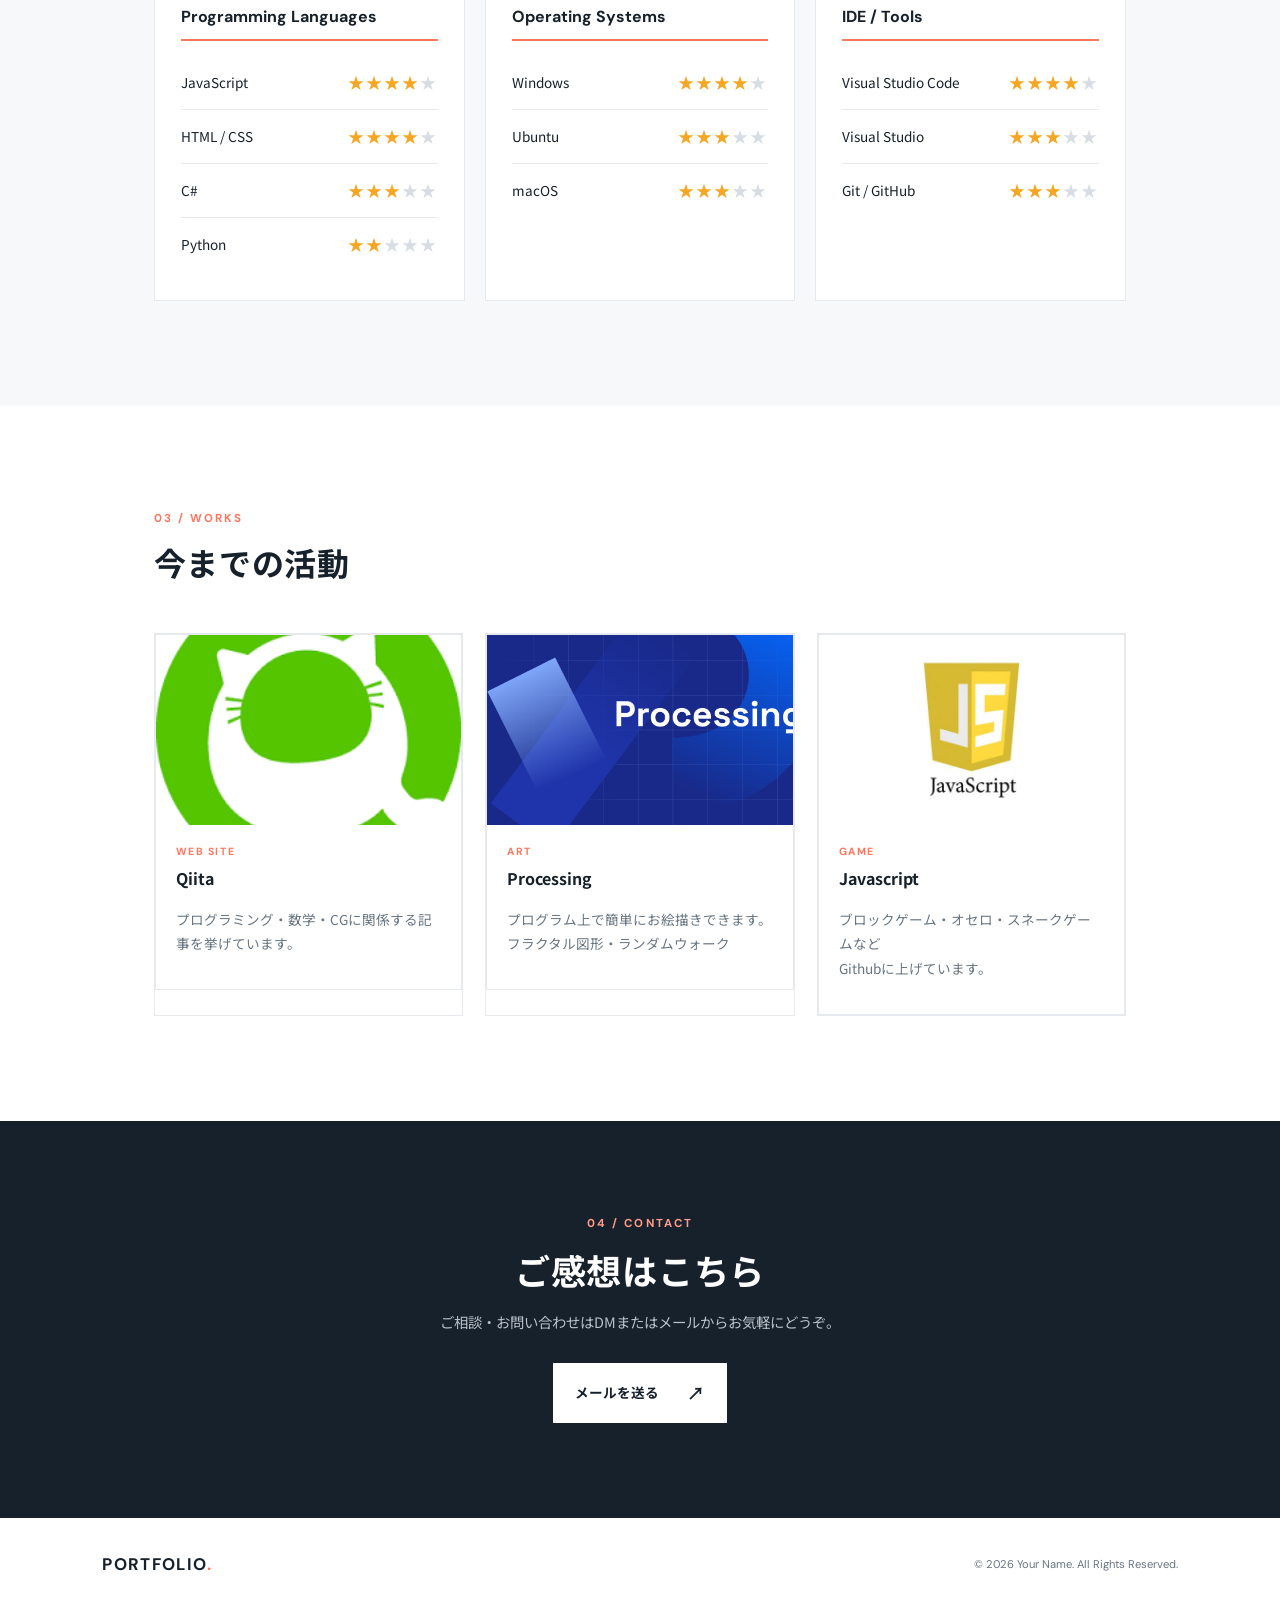
==== commit 5b26231f: "名前微修正" ====
--- a/MyHomePage/index.html
+++ b/MyHomePage/index.html
@@ -44,7 +44,7 @@
       <div class="section-heading"><p class="eyebrow">01 / ABOUT</p><h2>わたしについて</h2></div>
       <div class="about-body">
         <div class="avatar">
-          <img src="images/profile.jpg" alt="プロフィール画像">
+          <img src="images/profile1.JPG" alt="プロフィール画像">
         </div>
         <div>
           <h3>こんにちは、Takahisa Deguchiです。</h3>
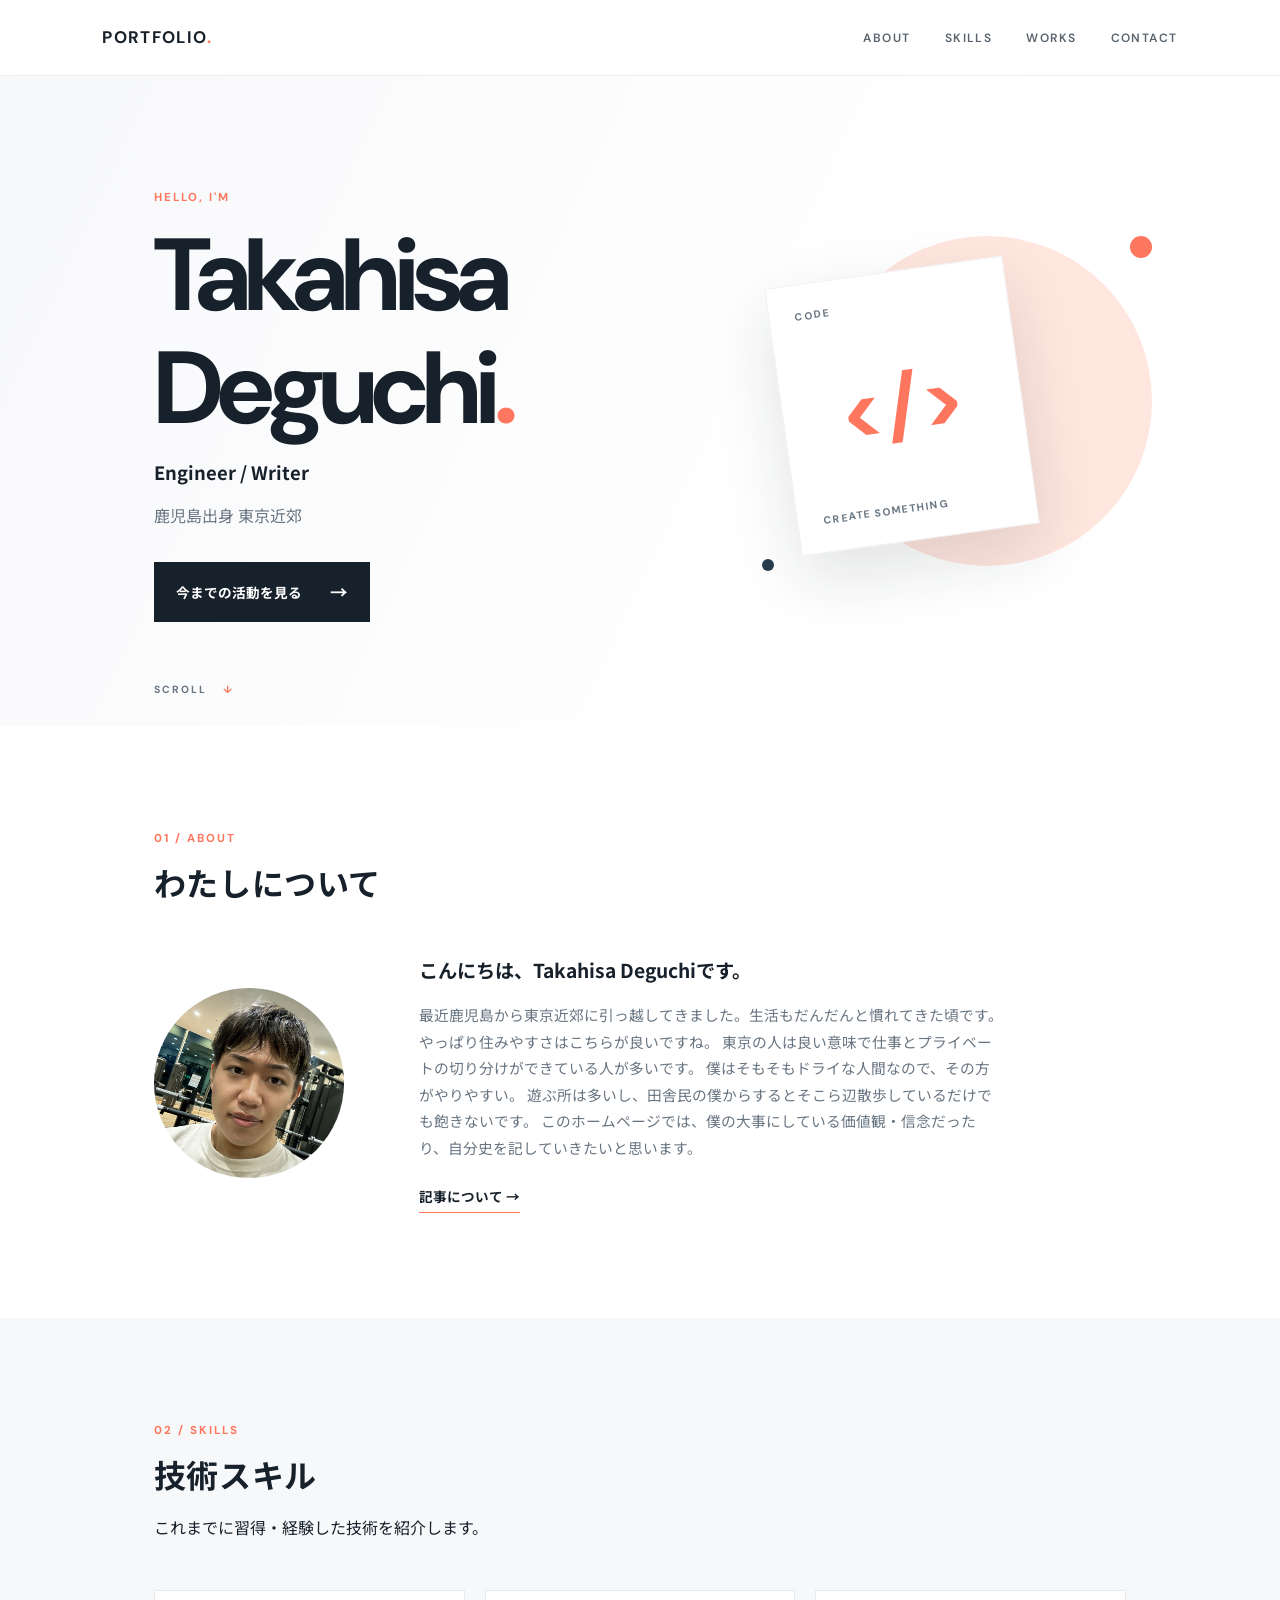
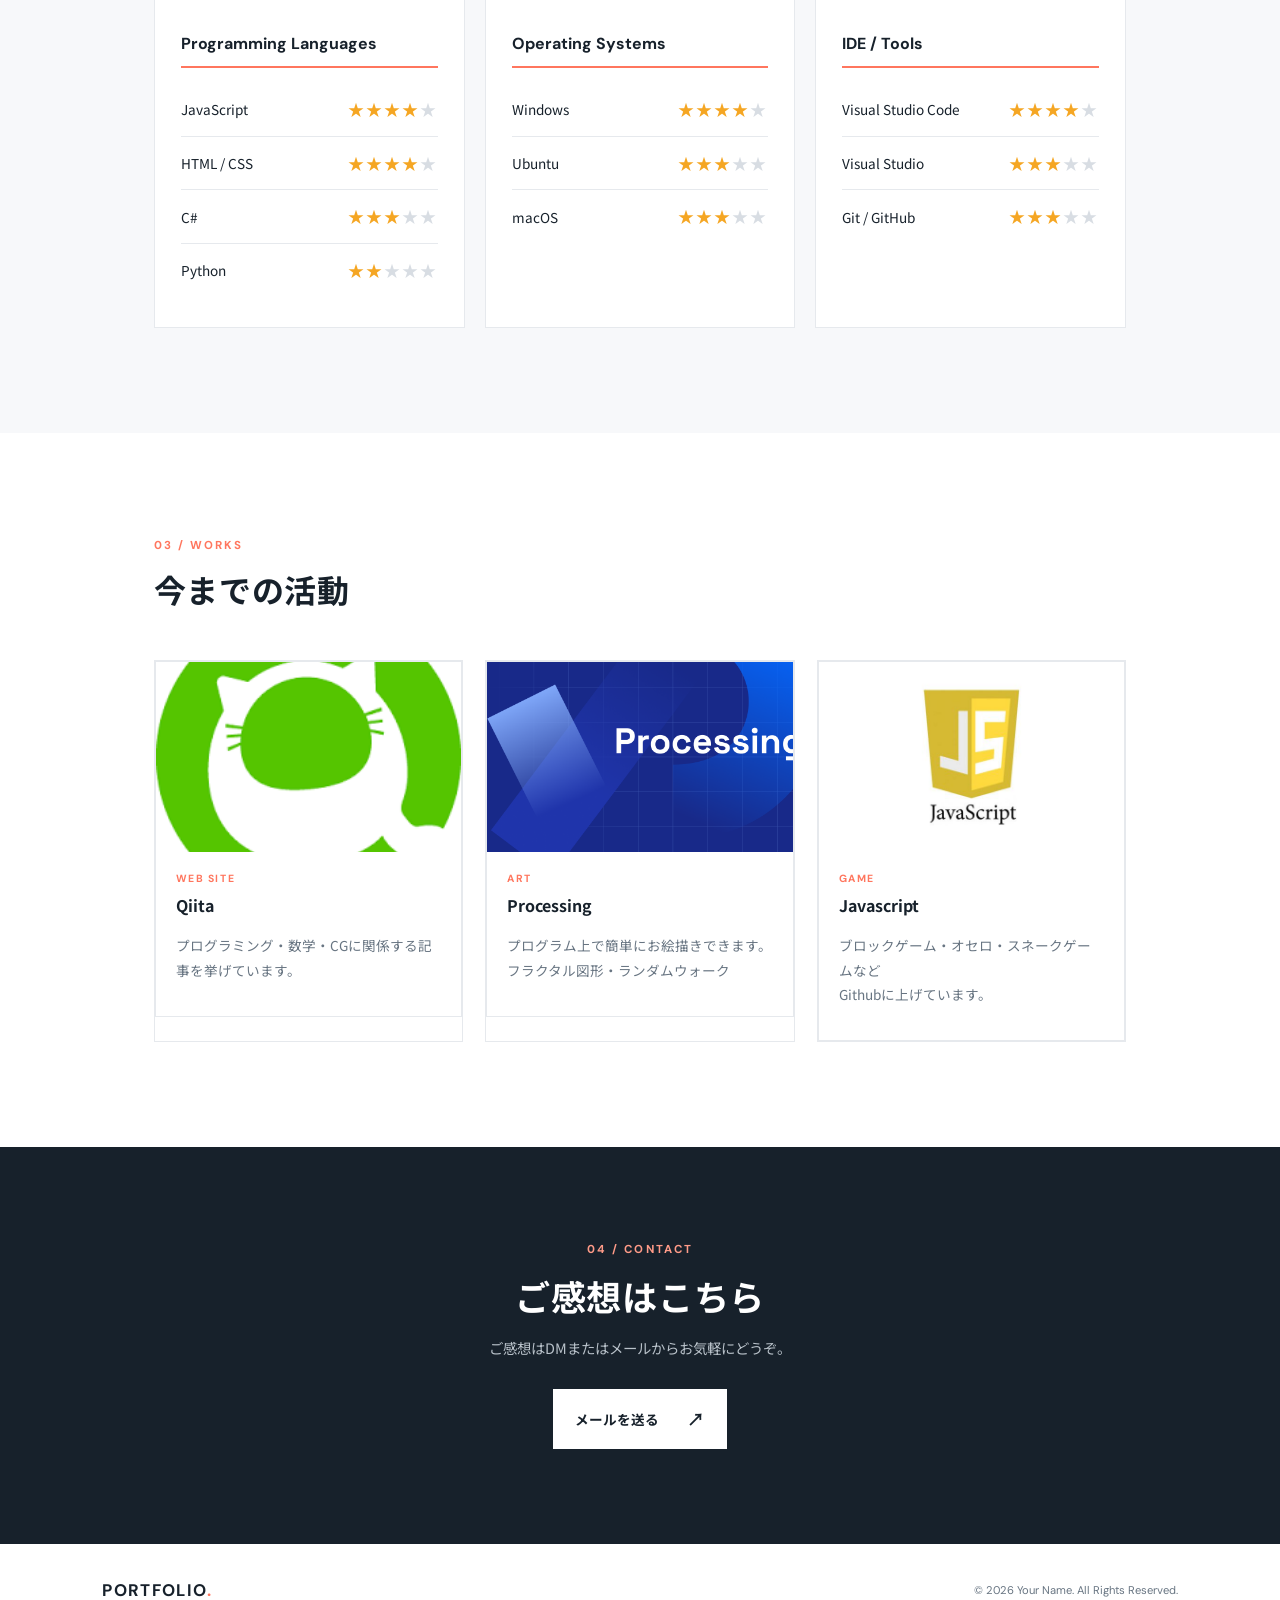
==== commit f013eeac: "2026.11.20追加" ====
--- a/MyHomePage/index.html
+++ b/MyHomePage/index.html
@@ -49,9 +49,10 @@
         <div>
           <h3>こんにちは、Takahisa Deguchiです。</h3>
           <p>最近鹿児島から東京近郊に引っ越してきました。生活もだんだんと慣れてきた頃です。やっぱり住みやすさはこちらが良いですね。
-            駅近には何でも揃っているし、お節介な人達も居ないです。（鹿児島では色々とトラブルがあり巻き込まれてきた）
+            東京の人は良い意味で仕事とプライベートの切り分けができている人が多いです。
+            僕はそもそもドライな人間なので、その方がやりやすい。
+            遊ぶ所は多いし、田舎民の僕からするとそこら辺散歩しているだけでも飽きないです。
             このホームページでは、僕の大事にしている価値観・信念だったり、自分史を記していきたいと思います。
-
           </p>
           <a class="text-link" href="about.html">記事について →</a>
         </div>
@@ -141,7 +142,7 @@
 
     <section class="contact" id="contact">
       <p class="eyebrow">04 / CONTACT</p><h2>ご感想はこちら</h2>
-      <p>ご相談・お問い合わせはDMまたはメールからお気軽にどうぞ。</p>
+      <p>ご感想はDMまたはメールからお気軽にどうぞ。</p>
       <a class="button button-light" href="mailto:takafitber.qh802@gmail.com">メールを送る <span>↗</span></a>
     </section>
   </main>
